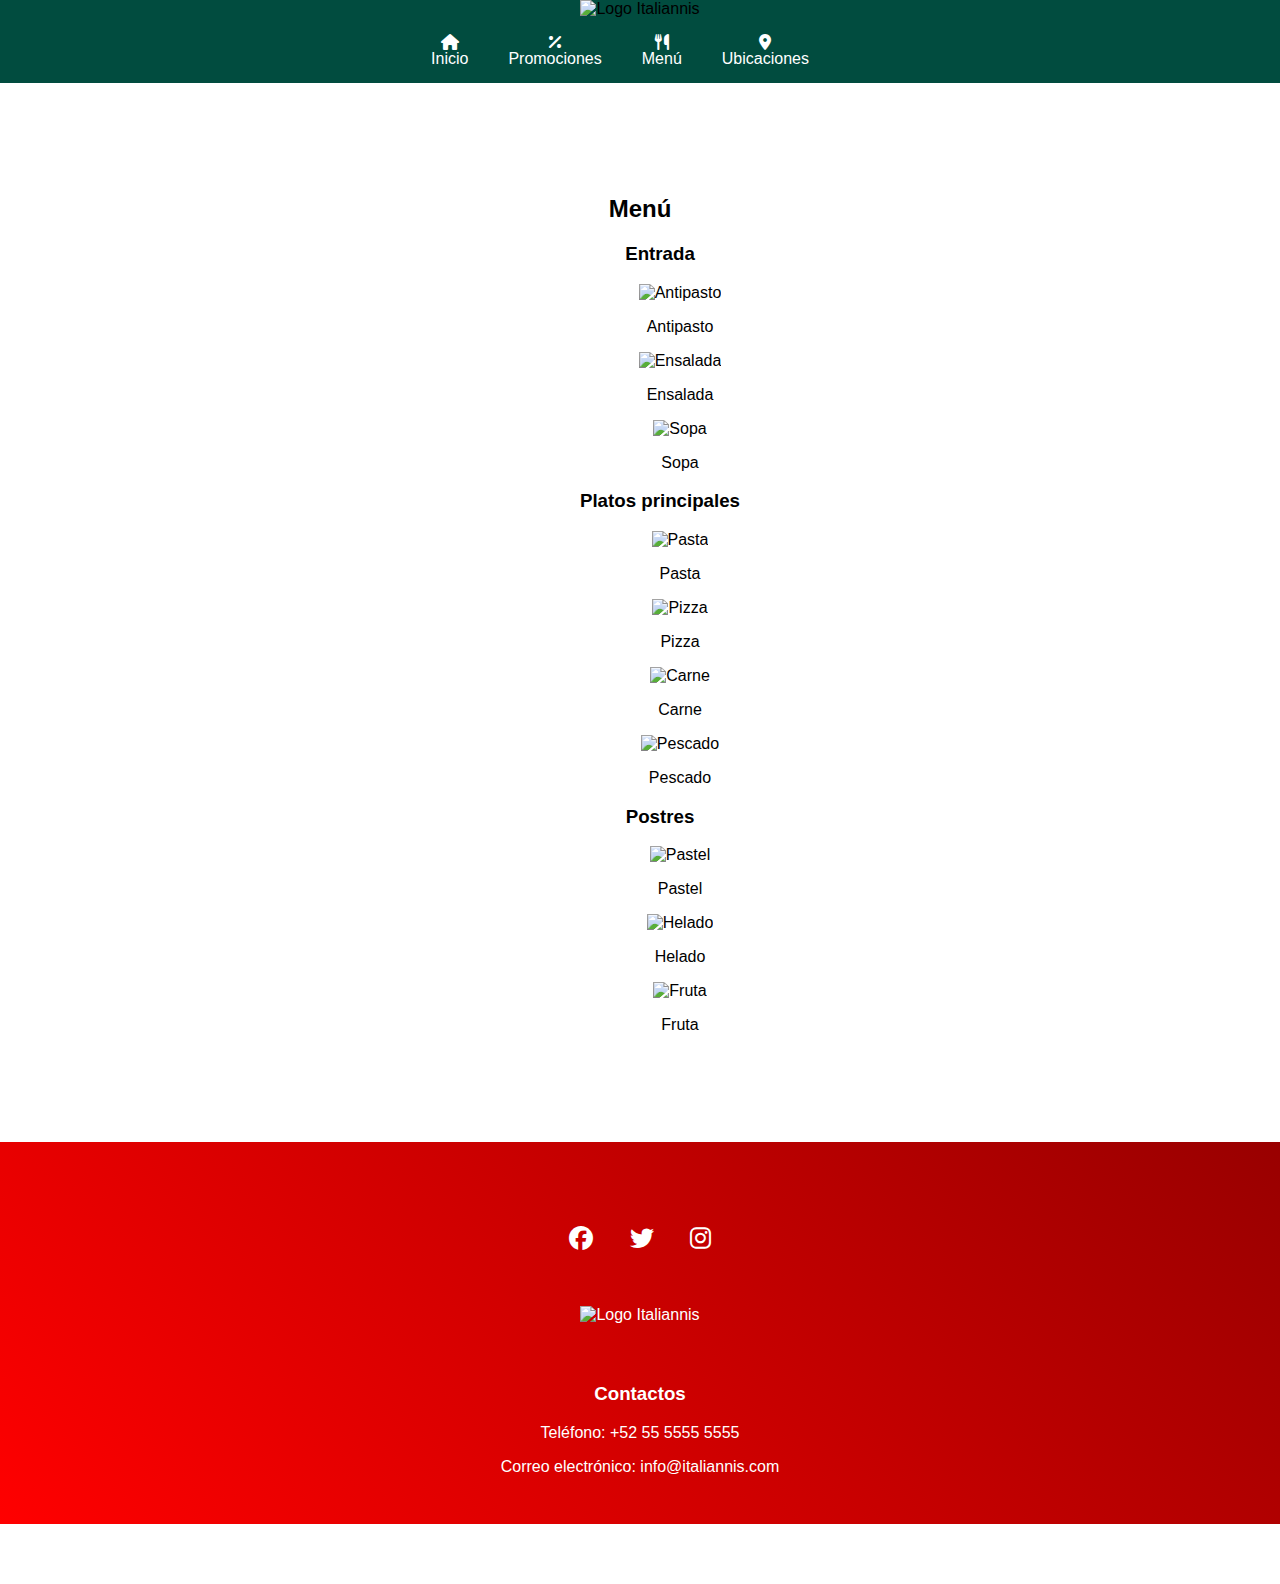
==== html/menu.html @ 0341e0ae "Index responsivo con boostrap y cambiando nombre a los programas" ====
<!DOCTYPE html>
<html lang="es">
<head>
  <meta charset="UTF-8">
  <meta name="viewport" content="width=device-width, initial-scale=1.0">
  <title>Italiannis</title>
  <link rel="stylesheet" href="../css/index.css">
  <link rel="stylesheet" href="https://cdnjs.cloudflare.com/ajax/libs/font-awesome/6.4.2/css/all.min.css">
  </head>
<body>
  <header>
    <div class="logo">
      <img src="../imagenes/logo.png" alt="Logo Italiannis">
    </div>
    <nav>
      <ul>
        <li><a href="../html/index.html"><i class="fa-solid fa-house"></i>Inicio</a></li>
        <li><a href="../html/promociones.html"><i class="fa-solid fa-percent"></i> Promociones</a></li>
        <li><a href="../html/menu.html"><i class="fas fa-utensils"></i> Menú</a></li>
        <li><a href="../html/ubicaciones.html"><i class="fas fa-map-marker-alt"></i> Ubicaciones</a></li>
      </ul>
    </nav>
  </header>
  <main>
    <div id="menuPage" class="contenido">
      <h2>Menú</h2>
      <ul>
          <h3>Entrada</h3>
          <ul>
              <img src="../imagenes/antipasto.jpg" alt="Antipasto" width="200" height="150">
              <p>Antipasto</p>
              <img src="../imagenes/ensalada.jpg" alt="Ensalada" width="200" height="150">
              <p>Ensalada</p>
              <img src="../imagenes/sopa.jpg" alt="Sopa" width="200" height="150">
              <p>Sopa</p>
          </ul>
          <h3>Platos principales</h3>
          <ul>
              <img src="images/pasta.jpg" alt="Pasta" width="200" height="150">
              <p>Pasta</p>
              <img src="images/pizza.jpg" alt="Pizza" width="200" height="150">
              <p>Pizza</p>
              <img src="images/carne.jpg" alt="Carne" width="200" height="150">
              <p>Carne</p>
              <img src="images/pescado.jpg" alt="Pescado" width="200" height="150">
              <p>Pescado</p>
          </ul>
          <h3>Postres</h3>
          <ul>
              <img src="images/pastel.jpg" alt="Pastel" width="200" height="150">
              <p>Pastel</p>
              <img src="images/helado.jpg" alt="Helado" width="200" height="150">
              <p>Helado</p>
              <img src="images/fruta.jpg" alt="Fruta" width="200" height="150">
              <p>Fruta</p>
          </ul>
      </ul>
    </div>
  </main>
  <footer>
    <div class="redes">
      <a href="https://www.facebook.com/italiannis/" class="social-link" target="_blank"><i class="fab fa-facebook"></i></a>
      <a href="https://twitter.com/italiannismx" class="social-link" target="_blank"><i class="fab fa-twitter"></i></a>
      <a href="https://www.instagram.com/italiannismexico/" class="social-link" target="_blank"><i class="fab fa-instagram"></i></a>
    </div>  
    <div class="logo_footer">
      <img src="../imagenes/logo-footer.png" alt="Logo Italiannis" width="250" height="80">
    </div>
    <div class="contactos">
        <h3>Contactos</h3>
        <p>Teléfono: +52 55 5555 5555</p>
        <p>Correo electrónico: info@italiannis.com</p>
    </div>
  </footer>
  <script src="../js/boceto.js"></script> <!--Vinculación del archivo JavaScript!-->
</body>
</html>
---- css/index.css ----
/* Define variables para colores y propiedades */
:root {
  --background-color: #fff; /* Fondo con degradado */
  --header-color: #014c3f; /* Color de fondo del encabezado */
  --footer-color: linear-gradient(45deg, #ff0000, #990000); /* Footer con degradado rojo */
  --text-color: #fff; /* Color de texto */
  --font-size: 16px; /* Tamaño de fuente */
}

/* Estilos generales para el cuerpo de la página */
body {
  text-align: center; /* Centra el texto horizontalmente */
  font-family: sans-serif; /* Fuente de texto predeterminada */
  background: var(--background-color); /* Usa el fondo con degradado definido en las variables */
  margin: 0;
  padding: 0;
  font-size: var(--font-size); /* Usa el tamaño de fuente definido en las variables */
}

/* Estilos para el encabezado de la página */
header {
  text-align:center; /* Centra el contenido del encabezado horizontalmente */
  background: var(--header-color); /* Usa el color de fondo del encabezado definido en las variables */
  margin-bottom: 60px; /* Agrega margen en la parte inferior del header */
  transition: background-color 0.3s; /* Aplica una transición al color de fondo */
}
.logo {
  margin-bottom: 1rem; /* Espaciado inferior del logotipo */
}

/* Cambiar el tamaño de los íconos en los elementos <li> */
li a i.fa-solid.fa-percent,
li a i.fas.fa-utensils,
li a i.fas.fa-map-marker-alt, 
li a i.fa-solid.fa-house {
  /*font-size: 30px; /* Cambia el tamaño de los íconos a 24px (ajusta el tamaño según lo necesites) */
  display: block;
}

/* Estilos para la navegación en el encabezado */
nav ul {
  display: flex; /* Usa el modelo de caja flexible para los elementos de lista */
  justify-content: center; /* Centra horizontalmente los elementos de lista */
  list-style: none; /* Quita los estilos de la lista */
  padding: 0;
}

nav ul li {
  margin-right: 20px; /* Espaciado derecho entre elementos de la lista */
}

nav a {
  color: var(--text-color); /* Usa el color de texto definido en las variables */
  text-decoration: none; /* Quita la decoración de subrayado en los enlaces */
  font-size: 1rem; /* Tamaño de fuente de los enlaces */
  transition: color 0.3s; /* Aplica una transición al color del texto */
  margin-bottom: 15px; /* Agrega margen en la parte inferior de la lista */
}

nav a:hover {
  background-color:#cd6363 ; /* Cambia el color de fondo al hacer hover */
  color: #063e30; /* Cambia el color del texto al hacer hover */
}

/* Estilos para el contenido principal */
main {
  padding: 2rem; /* Espaciado interior del contenido principal */
  text-align: center; /* Centra el texto horizontalmente */
}

/* Estilos para el carrusel de imágenes */
.carousel {
  width: 100%; /* Ancho del carrusel al 100% */
  margin: 0 auto; /* Centra el carrusel horizontalmente */
  position: relative; /* Establece la posición relativa para el carrusel */
  max-width: 1200px; /* Ancho máximo del carrusel */
}

/* Estilos para las diapositivas del carrusel */
.slide {
  display: none; /* Oculta las diapositivas por defecto */
  width: 100%; /* Ancho de las diapositivas */
  position: relative; /* Establece la posición relativa para las diapositivas */
}

/* Estilos para las imágenes en las diapositivas */
.slide img {
  width: 100%; /* Ancho de las imágenes al 100% */
  height: auto; /* Altura automática para mantener la proporción */
  box-shadow: 0 0 10px rgba(206, 223, 10, 0.2); /* Agrega una sombra a las imágenes */
}

/* Estilos para la navegación del carrusel */
.carousel-nav {
  position: absolute; /* Establece la posición absoluta para la navegación */
  top: 50%; /* Centra verticalmente la navegación */
  transform: translateY(-50%); /* Alinea la navegación verticalmente */
  width: 100%; /* Ancho del área de navegación */
  text-align: center; /* Centra el texto horizontalmente */
}

/* Estilos para los botones de navegación del carrusel */
.carousel-nav button {
  background:none; /* Color de fondo de los botones */
  border: none; /* Quita los bordes de los botones */
  font-size: 24px; /* Tamaño de fuente de los botones */
  color: #014c3f; /* Color de texto de los botones */
  cursor: pointer; /* Cambia el cursor al pasar por encima */
  position: absolute; /* Establece la posición absoluta para los botones */
  top: 50%; /* Centra verticalmente los botones */
  transform: translateY(-50%); /* Alinea los botones verticalmente */
  transition: background-color 0.3s, transform 0.3s; /* Aplica transiciones de color y posición */
}

.carousel-nav button:hover {
  background: #c9dfd7; /* Cambia el color de fondo al hacer hover */
}

/* Estilos para los botones de navegación previos y siguientes */
#prev-slide {
  left: 10px; /* Posición izquierda del botón anterior */
}

#next-slide {
  right: 10px; /* Posición derecha del botón siguiente */
}

/* Estilos para el pie de página */
footer {
  background: var(--footer-color); /* Usa el color de fondo del encabezado definido en las variables */
  margin-top: 60px; /* Agrega margen en la parte superior del footer */
  margin-bottom: 60px; /* Agrega margen en la parte inferior del footer */
  color: var(--text-color); /* Usa el color de texto definido en las variables */
  transition: background-color 0.3s; /* Aplica una transición al color de fondo */
  padding: 2rem 0; /* Añade relleno superior e inferior */
  text-align: center; /* Centra el texto horizontalmente */
}

/* Estilos para los íconos de redes sociales en el pie de página */
.redes a {
  text-decoration: none; /* Quita la decoración de subrayado en los enlaces */
  padding: 1rem; /* Espaciado interior de los enlaces */
  font-size: 5rem; /* Tamaño de fuente de los enlaces */
  transition: background-color 0.3s, color 0.3s; /* Aplica transiciones a color y posición */
}

.redes a:hover {
  background-color: #03462f; /* Cambia el color de fondo al hacer hover */
  color: #fff; /* Cambia el color del texto al hacer hover */
}

/* Estilos para el logotipo en el pie de página */
.logo_footer {
  padding: 2.5rem; /* Espaciado interior del logotipo */
}

/* Estilos para los íconos de redes sociales en el pie de página */
.social-link i.fab.fa-facebook,
.social-link i.fab.fa-twitter,
.social-link i.fab.fa-instagram {
  color: #fff; /* Cambia el color de los íconos de redes sociales */
  font-size: 24px; /* Cambia el tamaño de los íconos de redes sociales */
}

/* Estilo para los íconos */
li a {
  display: inline-flex; /* Usar un modelo de caja flexible */
  flex-direction: column; /* Dirección de los elementos en fila */
  align-items: center; /* Centrar verticalmente los elementos */
  text-decoration: none; /* Quitar decoración de enlace (subrayado) */
  margin-right: 20px; /* Espacio entre elementos */
}

/* Estilo para los íconos de FontAwesome */
li a i {
  margin-right: center; /* Sin espacio entre el ícono y el texto */
}
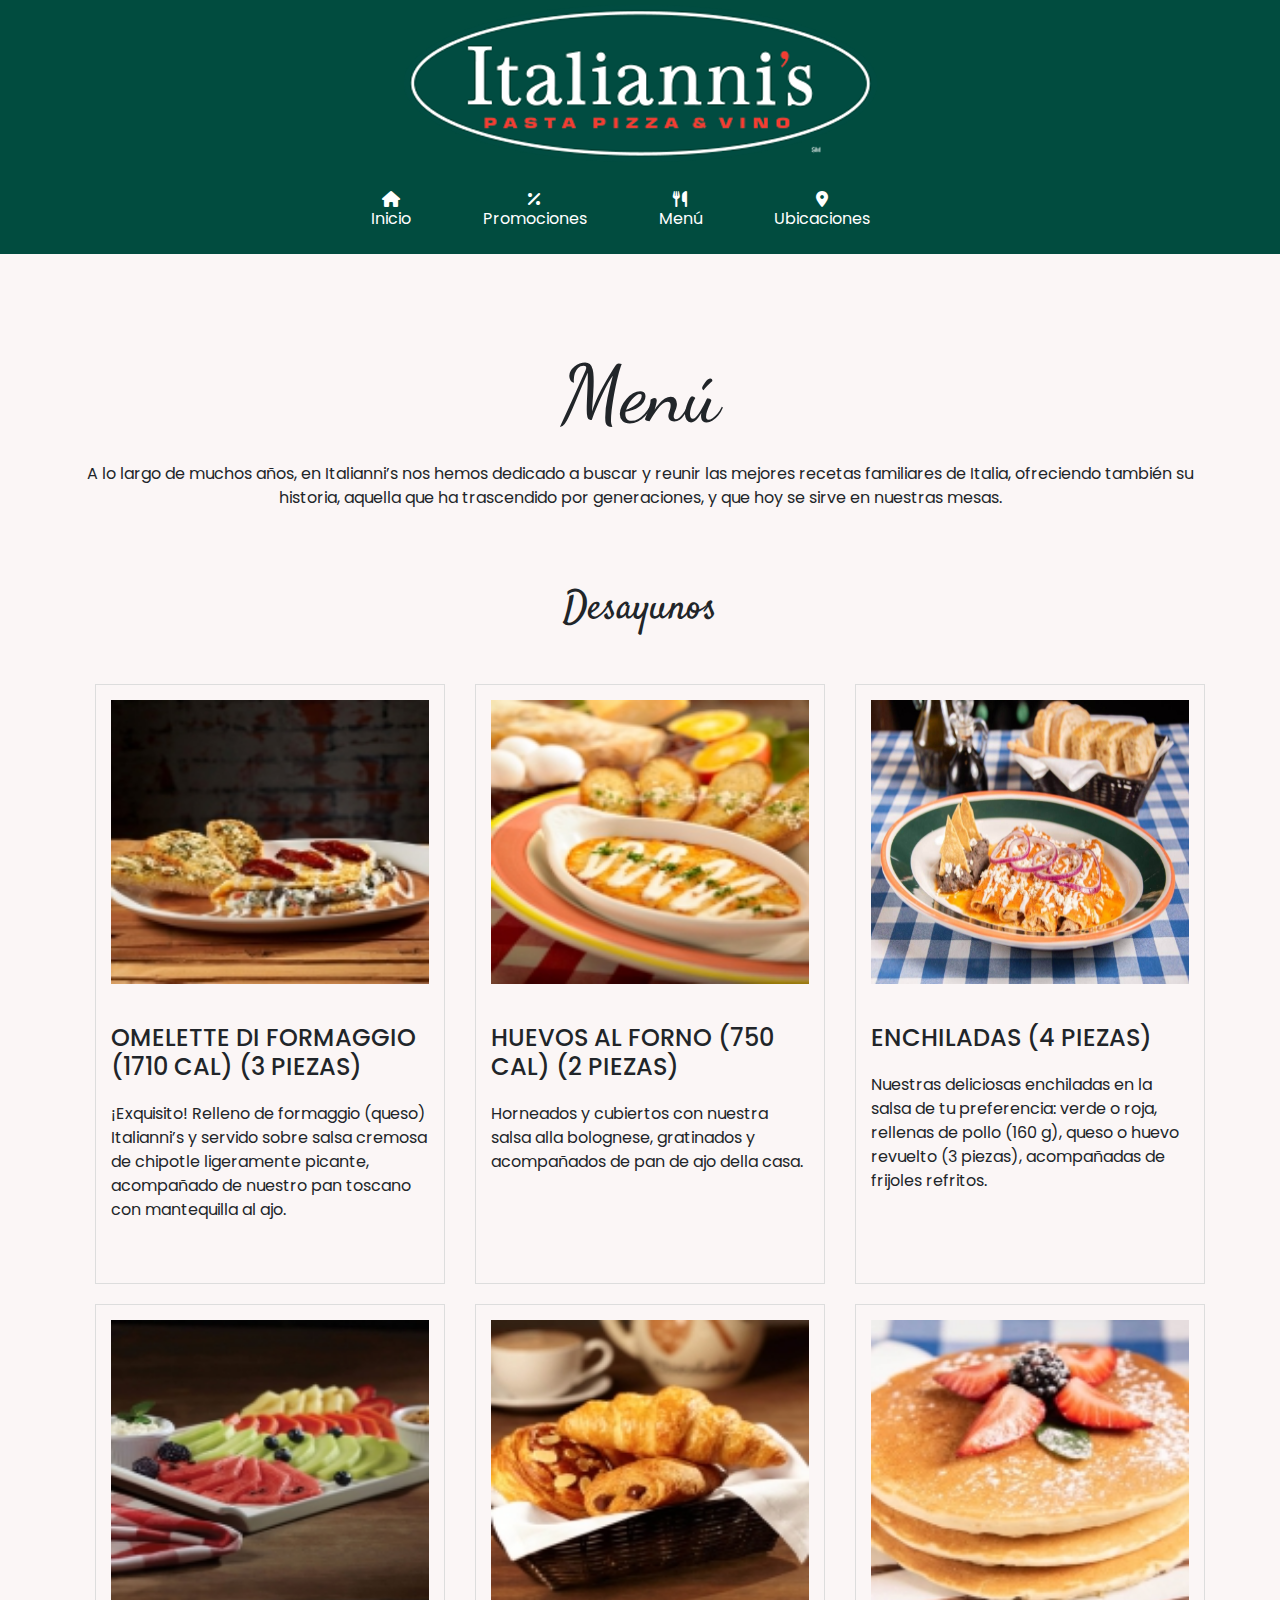
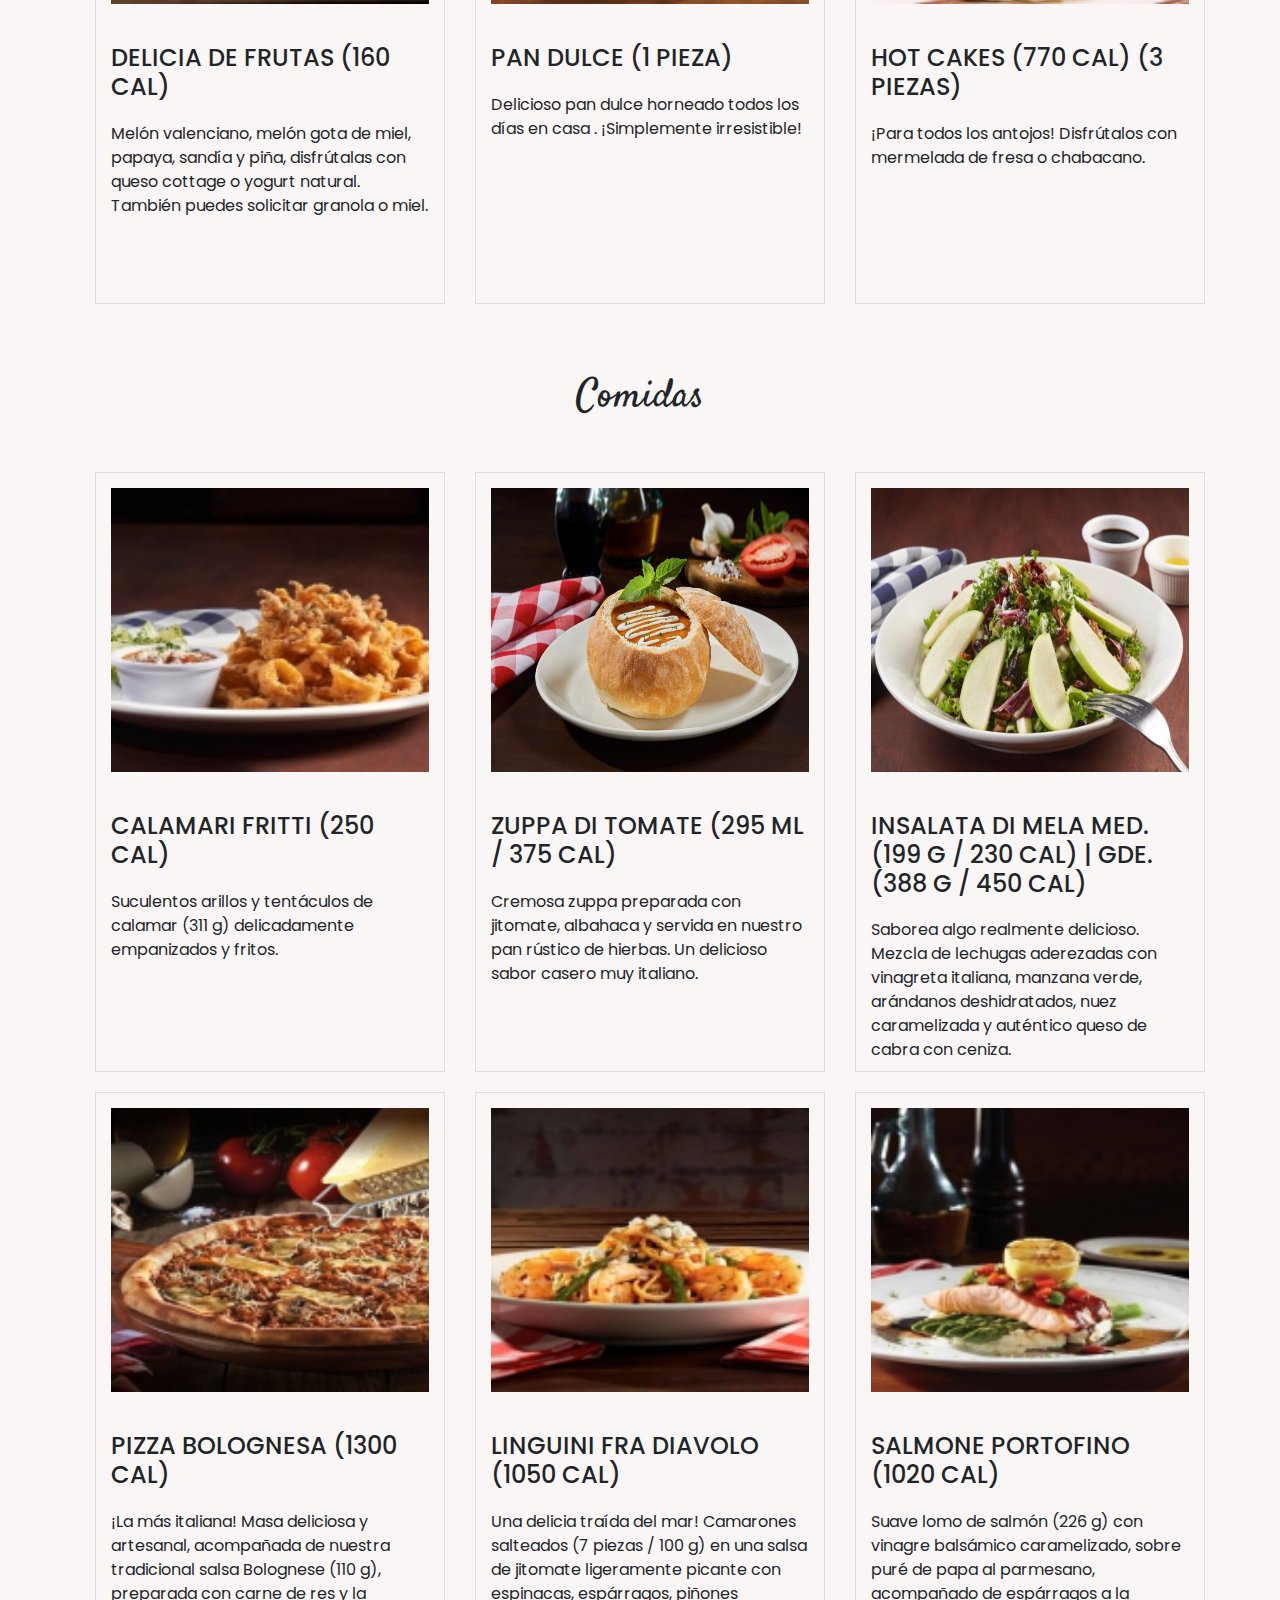
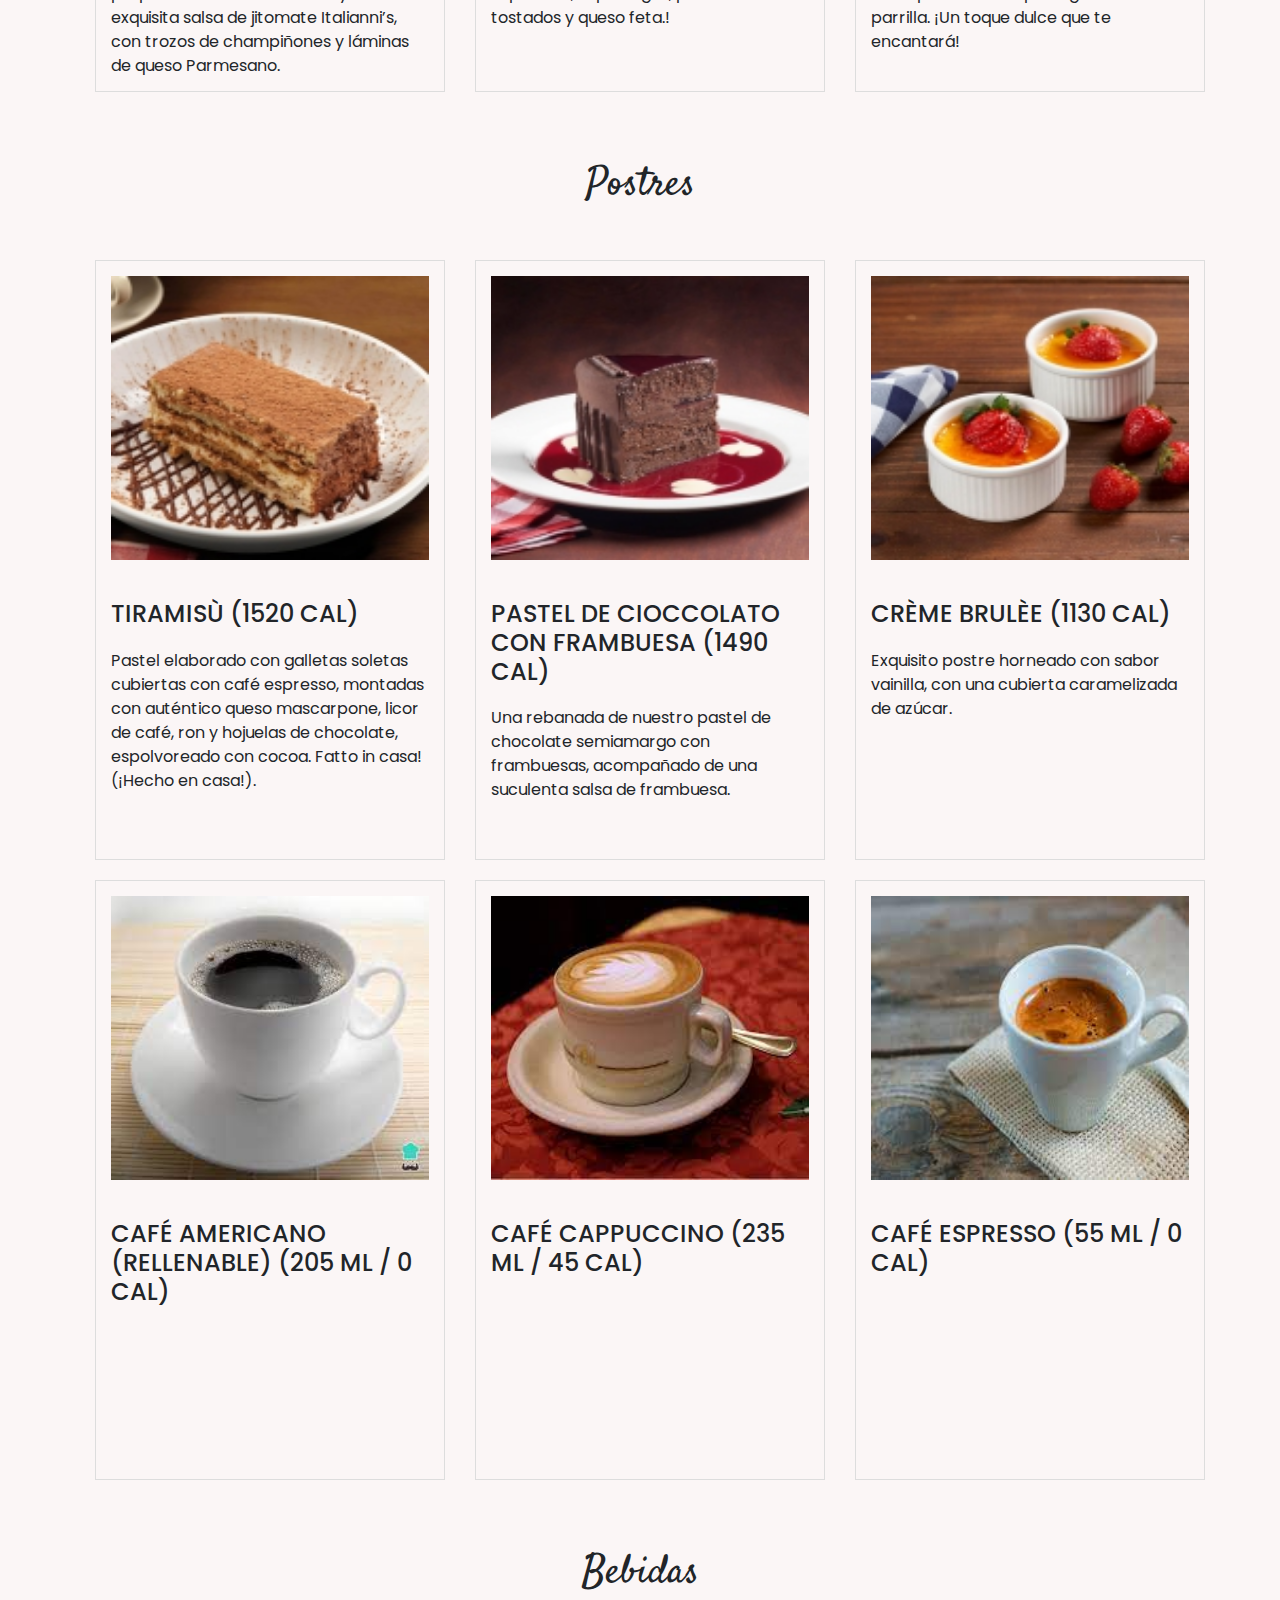
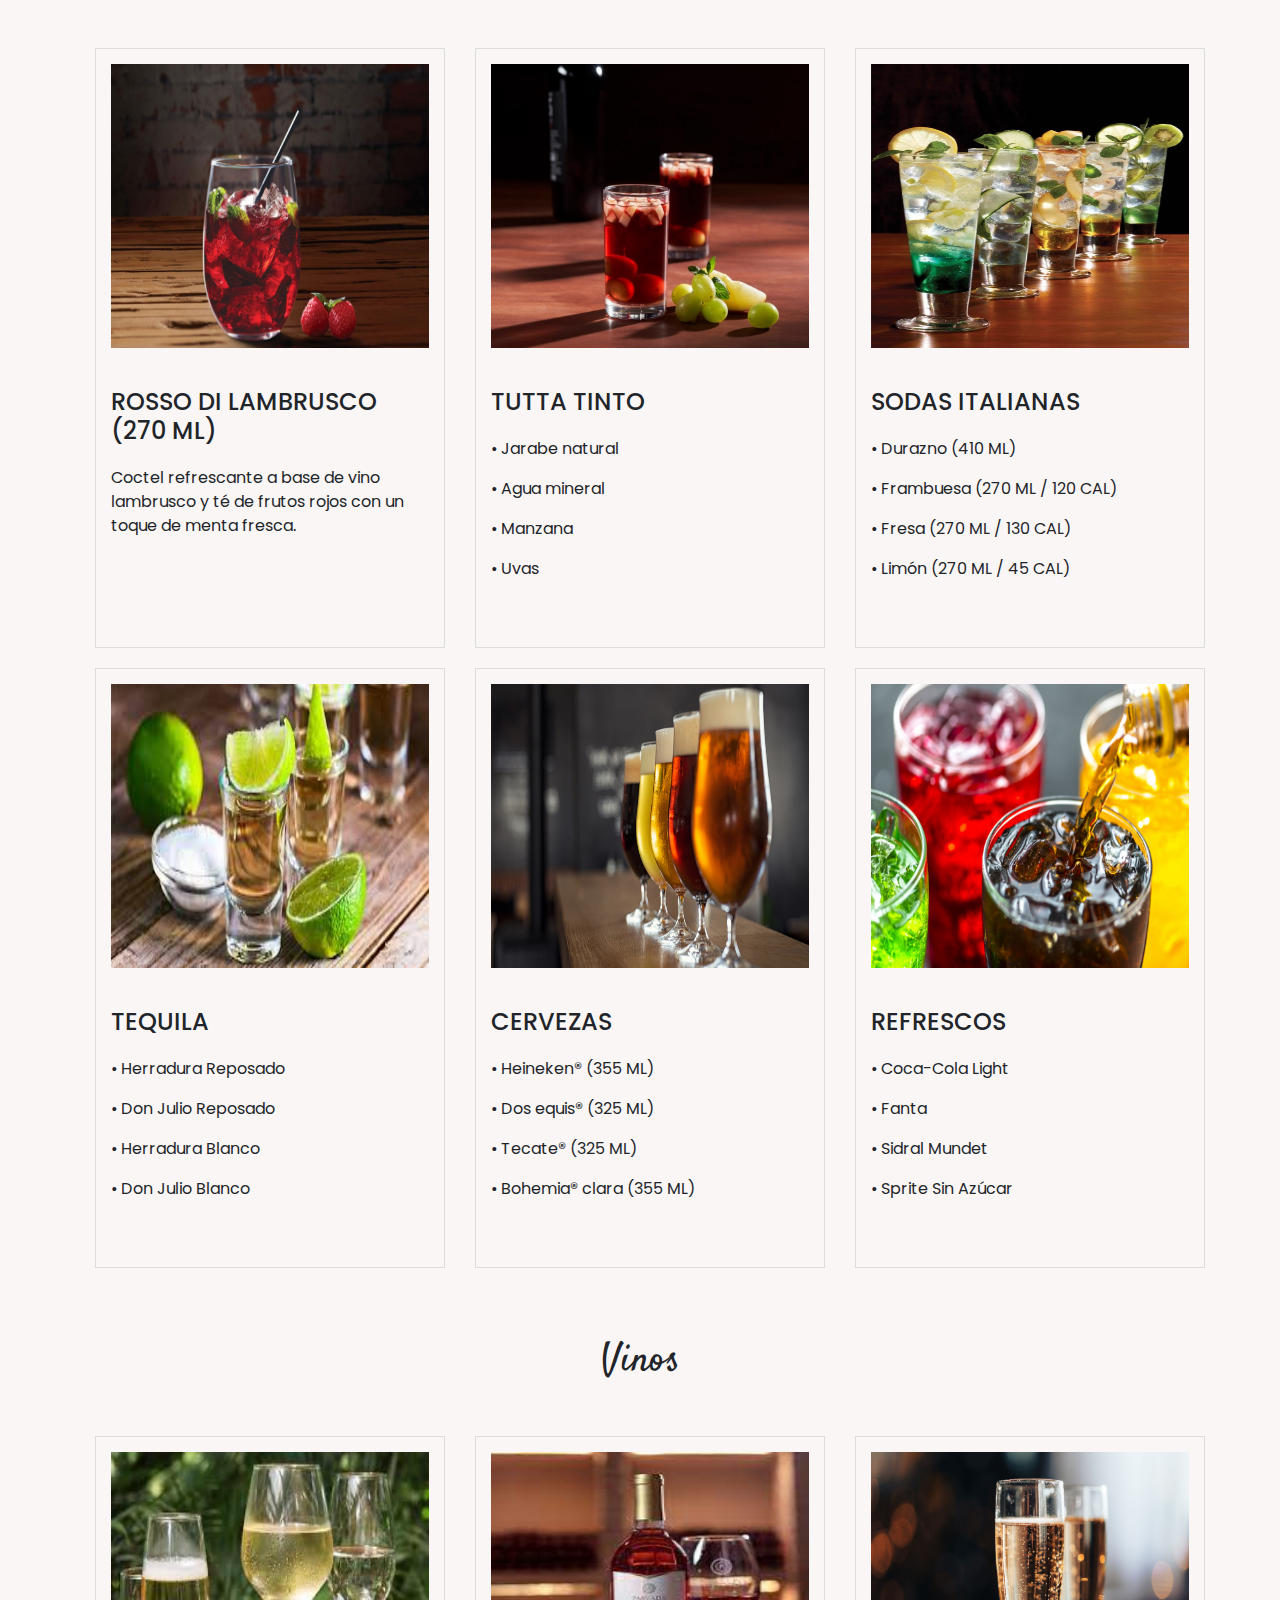
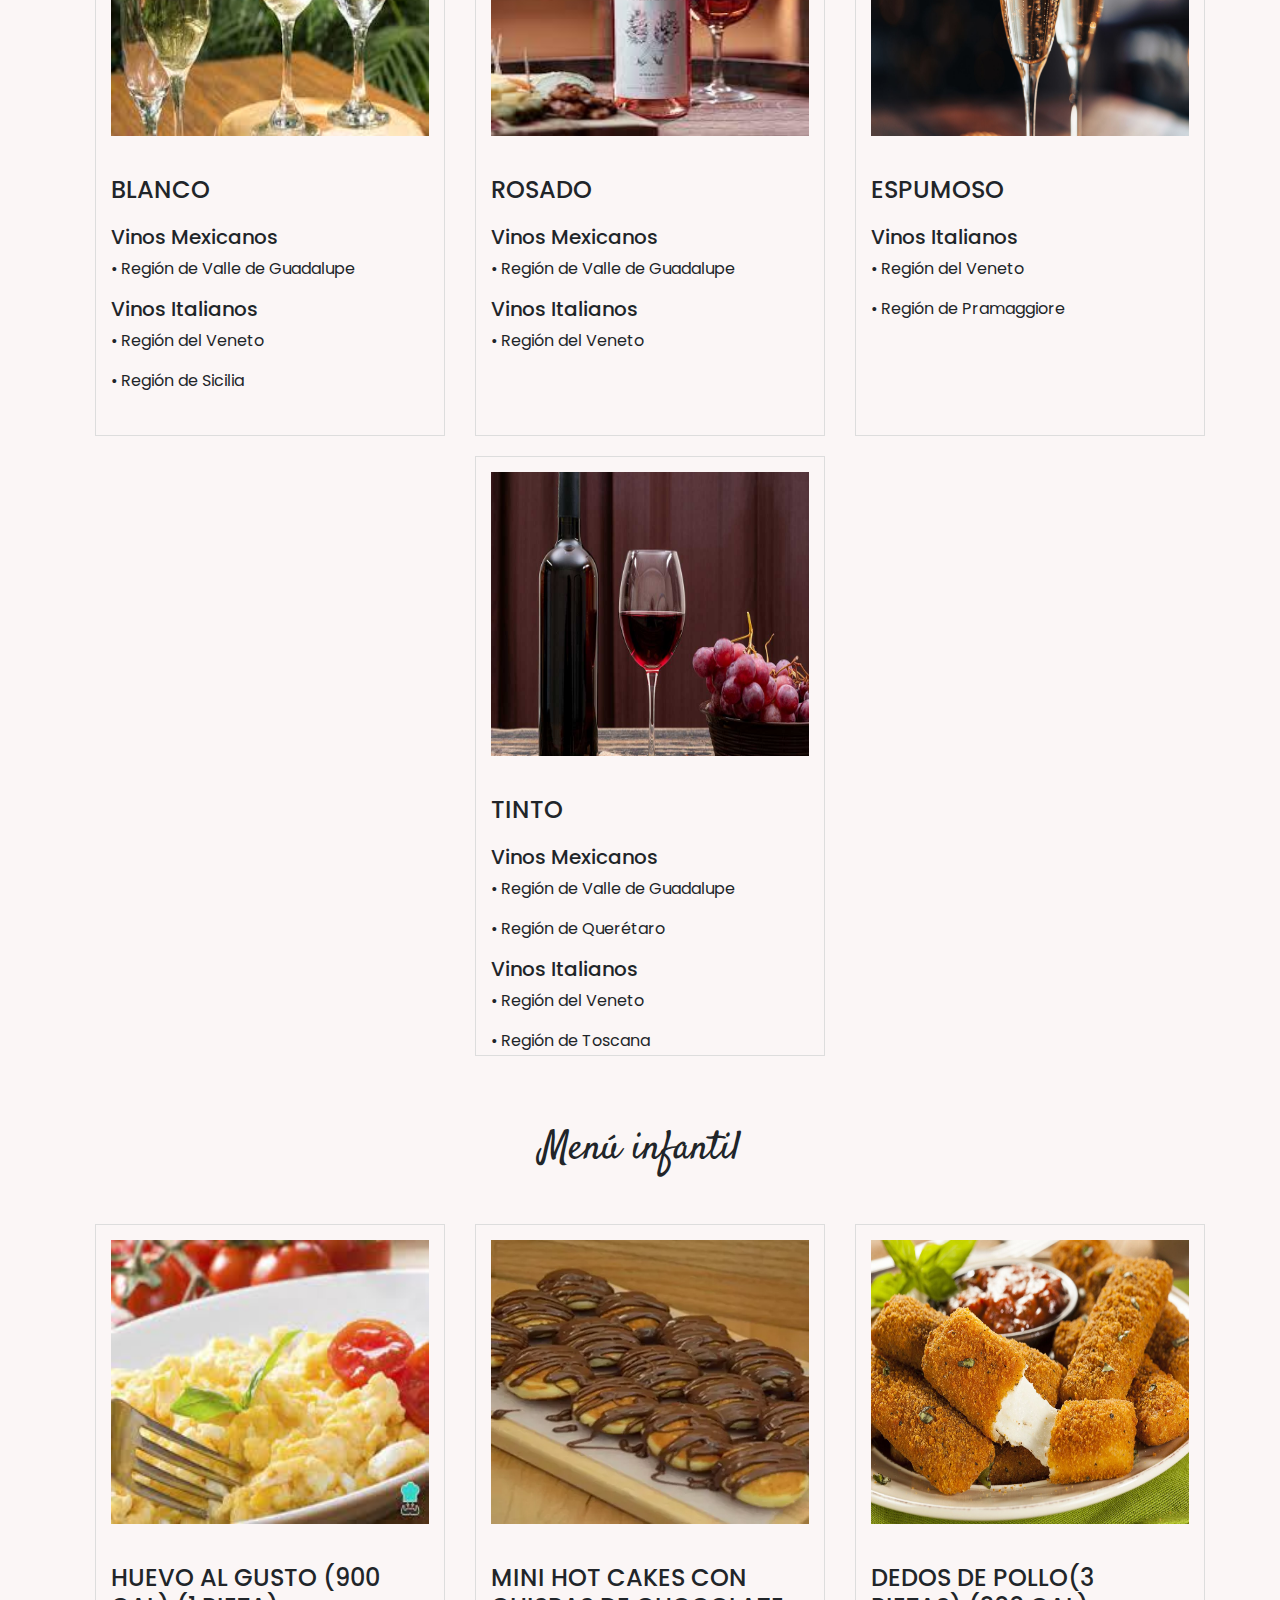
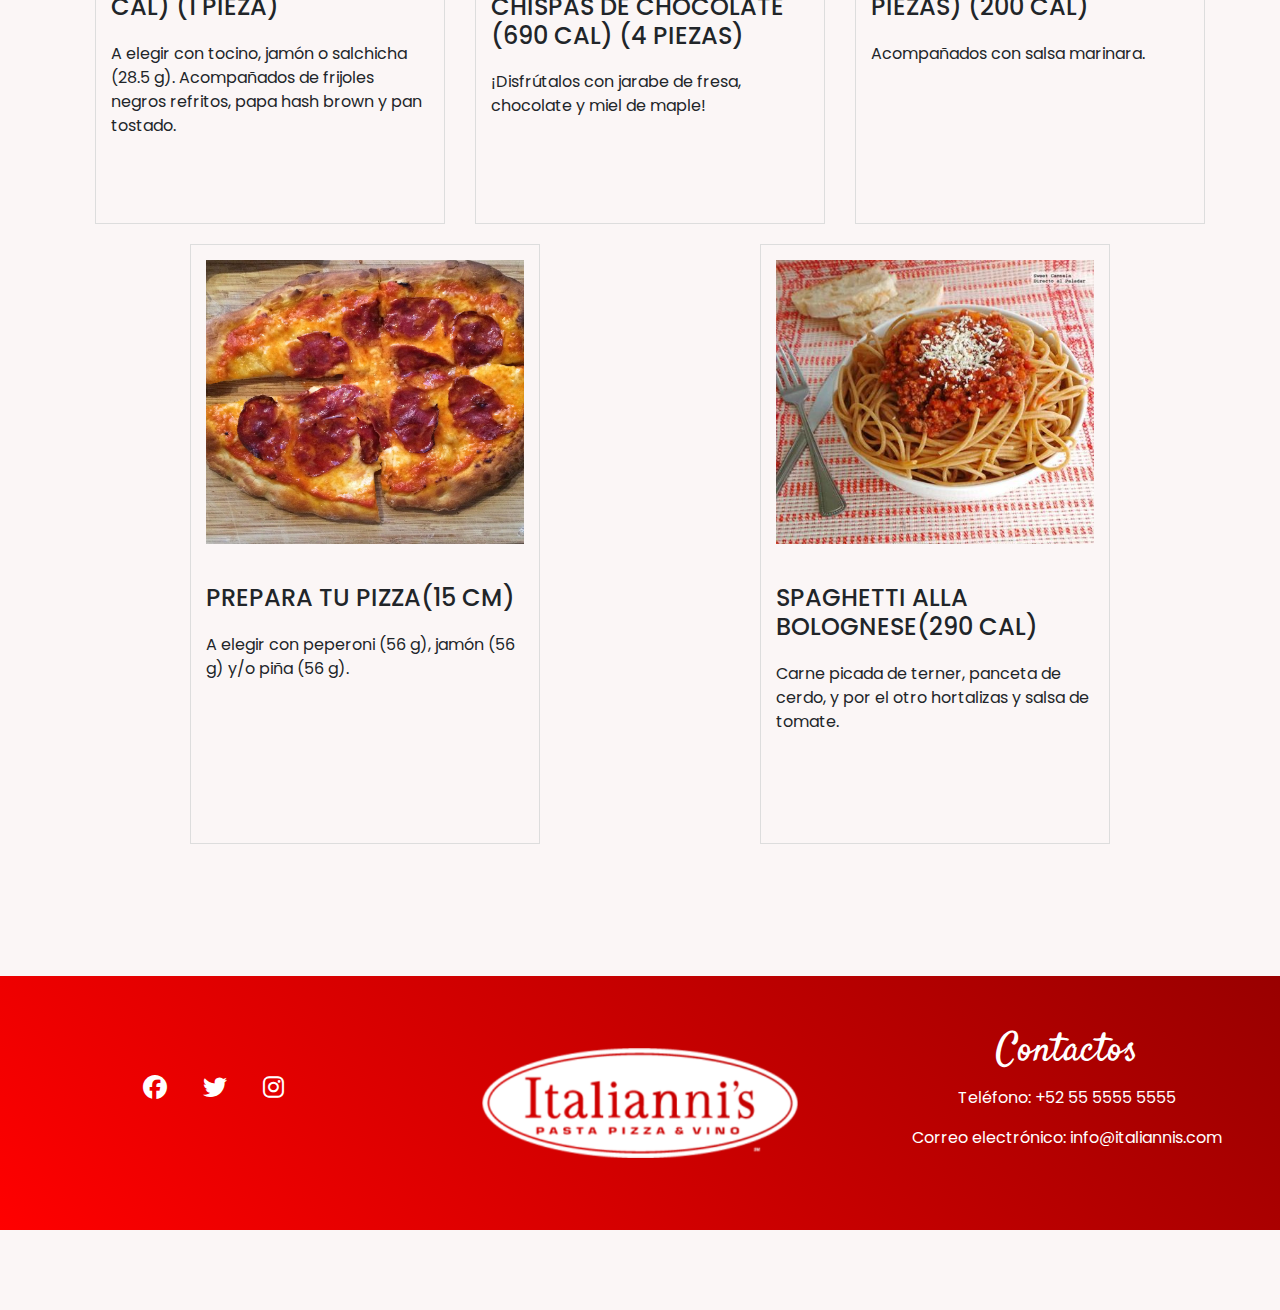
==== commit 989fbfbe: "Ya todo corregido, solo falta base de datos" ====
--- a/html/menu.html
+++ b/html/menu.html
@@ -1,77 +1,403 @@
 <!DOCTYPE html>
 <html lang="es">
+
 <head>
   <meta charset="UTF-8">
   <meta name="viewport" content="width=device-width, initial-scale=1.0">
   <title>Italiannis</title>
+  <!-- Enlaces a los archivos CSS de Bootstrap y otros estilos -->
+  <link rel="stylesheet" href="https://stackpath.bootstrapcdn.com/bootstrap/4.3.1/css/bootstrap.min.css">
   <link rel="stylesheet" href="../css/index.css">
+  <link rel="stylesheet" href="../css/menu.css">
   <link rel="stylesheet" href="https://cdnjs.cloudflare.com/ajax/libs/font-awesome/6.4.2/css/all.min.css">
-  </head>
+</head>
+
 <body>
-  <header>
-    <div class="logo">
-      <img src="../imagenes/logo.png" alt="Logo Italiannis">
+  <header class="container-fluid">
+    <div class="row">
+      <div class="col-12 text-center">
+        <div class="logo">
+          <img src="../imagenes/index/logo.png" alt="Logo Italiannis" class="img-fluid">
+        </div>
+      </div>
+      <div class="col-12">
+        <nav class="text-center">
+          <ul class="nav">
+            <li class="nav-item"><a class="nav-link" href="../html/index.html"><i class="fa-solid fa-house"></i>
+                Inicio</a></li>
+            <li class="nav-item"><a class="nav-link" href="../html/promociones.html"><i class="fa-solid fa-percent"></i>
+                Promociones</a></li>
+            <li class="nav-item"><a class="nav-link" href="../html/menu.html"><i class="fas fa-utensils"></i> Menú</a>
+            </li>
+            <li class="nav-item"><a class="nav-link" href="../html/ubicaciones.html"><i
+                  class="fas fa-map-marker-alt"></i> Ubicaciones</a></li>
+          </ul>
+        </nav>
+      </div>
     </div>
-    <nav>
-      <ul>
-        <li><a href="../html/index.html"><i class="fa-solid fa-house"></i>Inicio</a></li>
-        <li><a href="../html/promociones.html"><i class="fa-solid fa-percent"></i> Promociones</a></li>
-        <li><a href="../html/menu.html"><i class="fas fa-utensils"></i> Menú</a></li>
-        <li><a href="../html/ubicaciones.html"><i class="fas fa-map-marker-alt"></i> Ubicaciones</a></li>
-      </ul>
-    </nav>
   </header>
-  <main>
-    <div id="menuPage" class="contenido">
-      <h2>Menú</h2>
-      <ul>
-          <h3>Entrada</h3>
-          <ul>
-              <img src="../imagenes/antipasto.jpg" alt="Antipasto" width="200" height="150">
-              <p>Antipasto</p>
-              <img src="../imagenes/ensalada.jpg" alt="Ensalada" width="200" height="150">
-              <p>Ensalada</p>
-              <img src="../imagenes/sopa.jpg" alt="Sopa" width="200" height="150">
-              <p>Sopa</p>
-          </ul>
-          <h3>Platos principales</h3>
-          <ul>
-              <img src="images/pasta.jpg" alt="Pasta" width="200" height="150">
-              <p>Pasta</p>
-              <img src="images/pizza.jpg" alt="Pizza" width="200" height="150">
-              <p>Pizza</p>
-              <img src="images/carne.jpg" alt="Carne" width="200" height="150">
-              <p>Carne</p>
-              <img src="images/pescado.jpg" alt="Pescado" width="200" height="150">
-              <p>Pescado</p>
-          </ul>
-          <h3>Postres</h3>
-          <ul>
-              <img src="images/pastel.jpg" alt="Pastel" width="200" height="150">
-              <p>Pastel</p>
-              <img src="images/helado.jpg" alt="Helado" width="200" height="150">
-              <p>Helado</p>
-              <img src="images/fruta.jpg" alt="Fruta" width="200" height="150">
-              <p>Fruta</p>
-          </ul>
-      </ul>
+  <main class="container">
+    <h2 class="text-center">Menú</h2>
+    <p>A lo largo de muchos años, en Italianni’s nos hemos dedicado a buscar y reunir las mejores recetas familiares de
+      Italia, ofreciendo también su historia, aquella que ha trascendido por generaciones, y que hoy se sirve en
+      nuestras mesas.
+    </p>
+    <div id="menuPage" class="row">
+      <div class="col-12">
+        <h3 id="h3-desayunos">Desayunos</h3>
+        <div class="menu-category row text-center">
+          <div class="col-lg-4 col-md-6 mx-auto">
+            <div class="menu">
+              <img src="../imagenes/menu/desayunos/omelette-di-formaggio.jpg" alt="Antipasto" class="img-fluid">
+              <h4 style="text-align: left;">OMELETTE DI FORMAGGIO (1710 CAL) (3 PIEZAS)</h4>
+              <p style="text-align: left;">¡Exquisito! Relleno de formaggio (queso) Italianni’s y servido sobre salsa
+                cremosa de chipotle ligeramente picante, acompañado de nuestro pan toscano con mantequilla al ajo.</p>
+            </div>
+          </div>
+          <div class="col-lg-4 col-md-6 mx-auto">
+            <div class="menu">
+              <img src="../imagenes/menu/desayunos/huevos_al_forno_.jpg" alt="Antipasto" class="img-fluid">
+              <h4 style="text-align: left;">HUEVOS AL FORNO (750 CAL) (2 PIEZAS)</h4>
+              <p style="text-align: left;">Horneados y cubiertos con nuestra salsa alla bolognese, gratinados y
+                acompañados de pan de ajo della casa.</p>
+            </div>
+          </div>
+          <div class="col-lg-4 col-md-6 mx-auto">
+            <div class="menu">
+              <img src="../imagenes/menu/desayunos/enchiladas.jpg" alt="Antipasto" class="img-fluid">
+              <h4 style="text-align: left;">ENCHILADAS (4 PIEZAS)</h4>
+              <p style="text-align: left;">Nuestras deliciosas enchiladas en la salsa de tu preferencia: verde o roja,
+                rellenas de pollo (160 g), queso o huevo revuelto (3 piezas), acompañadas de frijoles refritos.</p>
+            </div>
+          </div>
+          <div class="col-lg-4 col-md-6 mx-auto">
+            <div class="menu">
+              <img src="../imagenes/menu/desayunos/delicia_de_frutas.jpg" alt="Antipasto" class="img-fluid">
+              <h4 style="text-align: left;">DELICIA DE FRUTAS (160 CAL)</h4>
+              <p style="text-align: left;">Melón valenciano, melón gota de miel, papaya, sandía y piña, disfrútalas con
+                queso cottage o yogurt natural. También puedes solicitar granola o miel.</p>
+            </div>
+          </div>
+          <div class="col-lg-4 col-md-6 mx-auto">
+            <div class="menu">
+              <img src="../imagenes/menu/desayunos/pan_dulce.jpg" alt="Antipasto" class="img-fluid">
+              <h4 style="text-align: left;">PAN DULCE (1 PIEZA)</h4>
+              <p style="text-align: left;">Delicioso pan dulce horneado todos los días en casa . ¡Simplemente
+                irresistible!</p>
+            </div>
+          </div>
+          <div class="col-lg-4 col-md-6 mx-auto">
+            <div class="menu">
+              <img src="../imagenes/menu/desayunos/hot_cakes.jpg" alt="Antipasto" class="img-fluid">
+              <h4 style="text-align: left;">HOT CAKES (770 CAL) (3 PIEZAS)</h4>
+              <p style="text-align: left;">¡Para todos los antojos! Disfrútalos con mermelada de fresa o chabacano.</p>
+            </div>
+          </div>
+        </div>
+      </div>
+      <div class="col-12">
+        <h3 id="h3-comidas"> Comidas</h3>
+        <div class="menu-category row text-center">
+          <div class="col-lg-4 col-md-6 mx-auto">
+            <div class="menu">
+              <img src="../imagenes/menu/comidas/calamari_fritti.jpg" alt="Antipasto" class="img-fluid">
+              <h4 style="text-align: left;">CALAMARI FRITTI (250 CAL)</h4>
+              <p style="text-align: left;">Suculentos arillos y tentáculos de calamar (311 g) delicadamente empanizados
+                y fritos.</p>
+            </div>
+          </div>
+          <div class="col-lg-4 col-md-6 mx-auto">
+            <div class="menu">
+              <img src="../imagenes/menu/comidas/zuppa_di_tomate.jpg" alt="Antipasto" class="img-fluid">
+              <h4 style="text-align: left;">ZUPPA DI TOMATE (295 ML / 375 CAL)</h4>
+              <p style="text-align: left;">Cremosa zuppa preparada con jitomate, albahaca y servida en nuestro pan
+                rústico de hierbas. Un delicioso sabor casero muy italiano.</p>
+            </div>
+          </div>
+          <div class="col-lg-4 col-md-6 mx-auto">
+            <div class="menu">
+              <img src="../imagenes/menu/comidas/insalata_di_mela.jpg" alt="Antipasto" class="img-fluid">
+              <h4 style="text-align: left;">INSALATA DI MELA MED. (199 G / 230 CAL) | GDE. (388 G / 450 CAL)</h4>
+              <p style="text-align: left;">Saborea algo realmente delicioso. Mezcla de lechugas aderezadas con vinagreta
+                italiana, manzana verde, arándanos deshidratados, nuez caramelizada y auténtico queso de cabra con
+                ceniza.</p>
+            </div>
+          </div>
+          <div class="col-lg-4 col-md-6 mx-auto">
+            <div class="menu">
+              <img src="../imagenes/menu/comidas/bolognesa.jpg" alt="Antipasto" class="img-fluid">
+              <h4 style="text-align: left;">PIZZA BOLOGNESA (1300 CAL) </h4>
+              <p style="text-align: left;">¡La más italiana! Masa deliciosa y artesanal, acompañada de nuestra
+                tradicional salsa Bolognese (110 g), preparada con carne de res y la exquisita salsa de jitomate
+                Italianni’s, con trozos de champiñones y láminas
+                de queso Parmesano.</p>
+            </div>
+          </div>
+          <div class="col-lg-4 col-md-6 mx-auto">
+            <div class="menu">
+              <img src="../imagenes/menu/comidas/linguini.jpg" alt="Antipasto" class="img-fluid">
+              <h4 style="text-align: left;">LINGUINI FRA DIAVOLO (1050 CAL) </h4>
+              <p style="text-align: left;">Una delicia traída del mar! Camarones salteados (7 piezas / 100 g) en una
+                salsa de jitomate ligeramente picante con espinacas, espárragos, piñones tostados y queso feta.!</p>
+            </div>
+          </div>
+          <div class="col-lg-4 col-md-6 mx-auto">
+            <div class="menu">
+              <img src="../imagenes/menu/comidas/salmon_portofino.jpg" alt="Antipasto" class="img-fluid">
+              <h4 style="text-align: left;">SALMONE PORTOFINO (1020 CAL) </h4>
+              <p style="text-align: left;">Suave lomo de salmón (226 g) con vinagre balsámico caramelizado, sobre puré
+                de papa al parmesano, acompañado de espárragos a la parrilla. ¡Un toque dulce que te encantará!</p>
+            </div>
+          </div>
+        </div>
+      </div>
+      <div class="col-12">
+        <h3 id="h3-postres">Postres</h3>
+        <div class="menu-category row text-center">
+          <div class="col-lg-4 col-md-6 mx-auto">
+            <div class="menu">
+              <img src="../imagenes/menu/postres/tiramisu.jpg" alt="Antipasto" class="img-fluid">
+              <h4 style="text-align: left;">TIRAMISÙ (1520 CAL) </h4>
+              <p style="text-align: left;">Pastel elaborado con galletas soletas cubiertas con café espresso, montadas
+                con auténtico queso mascarpone, licor de café, ron y hojuelas de chocolate, espolvoreado con cocoa.
+                Fatto in casa! (¡Hecho en casa!).</p>
+            </div>
+          </div>
+          <div class="col-lg-4 col-md-6 mx-auto">
+            <div class="menu">
+              <img src="../imagenes/menu/postres/pastel-cioccolato-con-frambuesa.jpg" alt="Antipasto" class="img-fluid">
+              <h4 style="text-align: left;">PASTEL DE CIOCCOLATO CON FRAMBUESA (1490 CAL) </h4>
+              <p style="text-align: left;">Una rebanada de nuestro pastel de chocolate semiamargo con frambuesas,
+                acompañado de una suculenta salsa de frambuesa.</p>
+            </div>
+          </div>
+          <div class="col-lg-4 col-md-6 mx-auto">
+            <div class="menu">
+              <img src="../imagenes/menu/postres/creme_brulee.jpg" alt="Antipasto" class="img-fluid">
+              <h4 style="text-align: left;">CRÈME BRULÈE (1130 CAL) </h4>
+              <p style="text-align: left;">Exquisito postre horneado con sabor vainilla, con una cubierta caramelizada
+                de azúcar.</p>
+            </div>
+          </div>
+          <div class="col-lg-4 col-md-6 mx-auto">
+            <div class="menu">
+              <img src="../imagenes/menu/postres/cafe_americano.jpeg" alt="Antipasto" class="img-fluid">
+              <h4 style="text-align: left;">CAFÉ AMERICANO (RELLENABLE) (205 ML / 0 CAL) </h4>
+              <!--<p style="text-align: left;">¡La más italiana! Masa deliciosa y artesanal, acompañada de nuestra
+                tradicional salsa Bolognese (110 g), preparada con carne de res y la exquisita salsa de jitomate
+                Italianni’s, con trozos de champiñones y láminas
+                de queso Parmesano.</p>-->
+            </div>
+          </div>
+          <div class="col-lg-4 col-md-6 mx-auto">
+            <div class="menu">
+              <img src="../imagenes/menu/postres/cafe_capuccino.jpeg" alt="Antipasto" class="img-fluid">
+              <h4 style="text-align: left;">CAFÉ CAPPUCCINO (235 ML / 45 CAL) </h4>
+              <!--<p style="text-align: left;">Una delicia traída del mar! Camarones salteados (7 piezas / 100 g) en una
+                salsa de jitomate ligeramente picante con espinacas, espárragos, piñones tostados y queso feta.!</p>-->
+            </div>
+          </div>
+          <div class="col-lg-4 col-md-6 mx-auto">
+            <div class="menu">
+              <img src="../imagenes/menu/postres/cafe_espresso.jpeg" alt="Antipasto" class="img-fluid">
+              <h4 style="text-align: left;">CAFÉ ESPRESSO (55 ML / 0 CAL) </h4>
+              <!--<p style="text-align: left;">Suave lomo de salmón (226 g) con vinagre balsámico caramelizado, sobre puré
+                de papa al parmesano, acompañado de espárragos a la parrilla. ¡Un toque dulce que te encantará!</p>-->
+            </div>
+          </div>
+        </div>
+      </div>
+      <div class="col-12">
+        <h3 id="h3-bebidas">Bebidas</h3>
+        <div class="menu-category row text-center">
+          <div class="col-lg-4 col-md-6 mx-auto">
+            <div class="menu">
+              <img src="../imagenes/menu/bebidas/rosso_lambrusco.jpg" alt="Antipasto" class="img-fluid">
+              <h4 style="text-align: left;">ROSSO DI LAMBRUSCO (270 ML) </h4>
+              <p style="text-align: left;">Coctel refrescante a base de vino lambrusco y té de frutos rojos con un toque
+                de menta fresca.
+              </p>
+            </div>
+          </div>
+          <div class="col-lg-4 col-md-6 mx-auto">
+            <div class="menu">
+              <img src="../imagenes/menu/bebidas/tutta_frutta.jpg" alt="Antipasto" class="img-fluid">
+              <h4 style="text-align: left;">TUTTA TINTO </h4>
+              <p style="text-align: left;">• Jarabe natural</p>
+              <p style="text-align: left;">• Agua mineral</p>
+              <p style="text-align: left;">• Manzana</p>
+              <p style="text-align: left;">• Uvas</p>
+            </div>
+          </div>
+          <div class="col-lg-4 col-md-6 mx-auto">
+            <div class="menu">
+              <img src="../imagenes/menu/bebidas/sodas.jpg" alt="Antipasto" class="img-fluid">
+              <h4 style="text-align: left;">SODAS ITALIANAS </h4>
+              <p style="text-align: left;">• Durazno (410 ML) </p>
+              <p style="text-align: left;">• Frambuesa (270 ML / 120 CAL) </p>
+              <p style="text-align: left;">• Fresa (270 ML / 130 CAL) </p>
+              <p style="text-align: left;">• Limón (270 ML / 45 CAL) </p>
+            </div>
+          </div>
+          <div class="col-lg-4 col-md-6 mx-auto">
+            <div class="menu">
+              <img src="../imagenes/menu/bebidas/tequila.jpeg" alt="Antipasto" class="img-fluid">
+              <h4 style="text-align: left;">TEQUILA </h4>
+              <p style="text-align: left;">• Herradura Reposado </p>
+              <p style="text-align: left;">• Don Julio Reposado </p>
+              <p style="text-align: left;">• Herradura Blanco </p>
+              <p style="text-align: left;">• Don Julio Blanco </p>
+            </div>
+          </div>
+          <div class="col-lg-4 col-md-6 mx-auto">
+            <div class="menu">
+              <img src="../imagenes/menu/bebidas/cervezas.jpg" alt="Antipasto" class="img-fluid">
+              <h4 style="text-align: left;">CERVEZAS </h4>
+              <p style="text-align: left;">• Heineken® (355 ML) </p>
+              <p style="text-align: left;">• Dos equis® (325 ML) </p>
+              <p style="text-align: left;">• Tecate® (325 ML) </p>
+              <p style="text-align: left;">• Bohemia® clara (355 ML) </p>
+            </div>
+          </div>
+          <div class="col-lg-4 col-md-6 mx-auto">
+            <div class="menu">
+              <img src="../imagenes/menu/bebidas/refrescos.jpg" alt="Antipasto" class="img-fluid">
+              <h4 style="text-align: left;">REFRESCOS </h4>
+              <p style="text-align: left;">• Coca-Cola Light </p>
+              <p style="text-align: left;">• Fanta </p>
+              <p style="text-align: left;">• Sidral Mundet </p>
+              <p style="text-align: left;">• Sprite Sin Azúcar </p>
+            </div>
+          </div>
+        </div>
+      </div>
+      <div class="col-12">
+        <h3 id="h3-vinos">Vinos</h3>
+        <div class="menu-category row text-center">
+          <div class="col-lg-4 col-md-6 mx-auto">
+            <div class="menu">
+              <img src="../imagenes/menu/vinos/vino_blanco.jpeg" alt="Antipasto" class="img-fluid">
+              <h4 style="text-align: left;">BLANCO </h4>
+              <h5 style="text-align: left;">Vinos Mexicanos </h5>
+              <p style="text-align: left;">• Región de Valle de Guadalupe </p>
+              <h5 style="text-align: left;">Vinos Italianos </h5>
+              <p style="text-align: left;">• Región del Veneto</p>
+              <p style="text-align: left;">• Región de Sicilia</p>
+            </div>
+          </div>
+          <div class="col-lg-4 col-md-6 mx-auto">
+            <div class="menu">
+              <img src="../imagenes/menu/vinos/vino_rosado.jpeg" alt="Antipasto" class="img-fluid">
+              <h4 style="text-align: left;">ROSADO </h4>
+              <h5 style="text-align: left;">Vinos Mexicanos </h5>
+              <p style="text-align: left;">• Región de Valle de Guadalupe </p>
+              <h5 style="text-align: left;">Vinos Italianos </h5>
+              <p style="text-align: left;">• Región del Veneto</p>
+            </div>
+          </div>
+          <div class="col-lg-4 col-md-6 mx-auto">
+            <div class="menu">
+              <img src="../imagenes/menu/vinos/vino_espumoso.jpg" alt="Antipasto" class="img-fluid">
+              <h4 style="text-align: left;">ESPUMOSO </h4>
+              <h5 style="text-align: left;">Vinos Italianos </h5>
+              <p style="text-align: left;">• Región del Veneto</p>
+              <p style="text-align: left;">• Región de Pramaggiore</p>
+            </div>
+          </div>
+          <div class="col-lg-4 col-md-6 mx-auto">
+            <div class="menu">
+              <img src="../imagenes/menu/vinos/vino_tinto.jpg" alt="Antipasto" class="img-fluid">
+              <h4 style="text-align: left;">TINTO </h4>
+              <h5 style="text-align: left;">Vinos Mexicanos </h5>
+              <p style="text-align: left;">• Región de Valle de Guadalupe</p>
+              <p style="text-align: left;">• Región de Querétaro</p>
+              <h5 style="text-align: left;">Vinos Italianos </h5>
+              <p style="text-align: left;">• Región del Veneto</p>
+              <p style="text-align: left;">• Región de Toscana</p>
+            </div>
+          </div>
+        </div>
+      </div>
+      <div class="col-12">
+        <h3 id="h3-menuinfantil">Menú infantil</Menu>
+        </h3>
+        <div class="menu-category row text-center">
+          <div class="col-lg-4 col-md-6 mx-auto">
+            <div class="menu">
+              <img src="../imagenes/menu/menu infantil/huevos.jpeg" alt="Antipasto" class="img-fluid">
+              <h4 style="text-align: left;">HUEVO AL GUSTO (900 CAL) (1 PIEZA) </h4>
+              <p style="text-align: left;">A elegir con tocino, jamón o salchicha (28.5 g). Acompañados de frijoles
+                negros refritos, papa hash brown y pan tostado.</p>
+            </div>
+          </div>
+          <div class="col-lg-4 col-md-6 mx-auto">
+            <div class="menu">
+              <img src="../imagenes/menu/menu infantil/mini_hotcakes.jpg" alt="Antipasto" class="img-fluid">
+              <h4 style="text-align: left;">MINI HOT CAKES CON CHISPAS DE CHOCOLATE (690 CAL) (4 PIEZAS)</h4>
+              <p style="text-align: left;">¡Disfrútalos con jarabe de fresa, chocolate y miel de maple!</p>
+            </div>
+          </div>
+          <div class="col-lg-4 col-md-6 mx-auto">
+            <div class="menu">
+              <img src="../imagenes/menu/menu infantil/dedos_queso.jpg" alt="Antipasto" class="img-fluid">
+              <h4 style="text-align: left;">DEDOS DE POLLO(3 PIEZAS) (200 CAL) </h4>
+              <p style="text-align: left;">Acompañados con salsa marinara. </p>
+            </div>
+          </div>
+          <div class="col-lg-4 col-md-6 mx-auto">
+            <div class="menu">
+              <img src="../imagenes/menu/menu infantil/prepara_pizza.jpg" alt="Antipasto" class="img-fluid">
+              <h4 style="text-align: left;">PREPARA TU PIZZA(15 CM) </h4>
+              <p style="text-align: left;">A elegir con peperoni (56 g), jamón (56 g) y/o piña (56 g). </p>
+            </div>
+          </div>
+          <div class="col-lg-4 col-md-6 mx-auto">
+            <div class="menu">
+              <img src="../imagenes/menu/menu infantil/spaghetti.jpg" alt="Antipasto" class="img-fluid">
+              <h4 style="text-align: left;">SPAGHETTI ALLA BOLOGNESE(290 CAL) </h4>
+              <p style="text-align: left;">Carne picada de terner, panceta de cerdo, y por el otro
+                hortalizas y salsa de tomate. </p>
+            </div>
+          </div>
+        </div>
+      </div>
     </div>
   </main>
-  <footer>
-    <div class="redes">
-      <a href="https://www.facebook.com/italiannis/" class="social-link" target="_blank"><i class="fab fa-facebook"></i></a>
-      <a href="https://twitter.com/italiannismx" class="social-link" target="_blank"><i class="fab fa-twitter"></i></a>
-      <a href="https://www.instagram.com/italiannismexico/" class="social-link" target="_blank"><i class="fab fa-instagram"></i></a>
-    </div>  
-    <div class="logo_footer">
-      <img src="../imagenes/logo-footer.png" alt="Logo Italiannis" width="250" height="80">
-    </div>
-    <div class="contactos">
-        <h3>Contactos</h3>
-        <p>Teléfono: +52 55 5555 5555</p>
-        <p>Correo electrónico: info@italiannis.com</p>
+
+
+
+  <footer class="container-fluid">
+    <div class="row">
+      <div class="col-12 col-md-4 text-center">
+        <div class="redes">
+          <a href="https://www.facebook.com/italiannis/" class="social-link" target="_blank"><i
+              class="fab fa-facebook"></i></a>
+          <a href="https://twitter.com/italiannismx" class="social-link" target="_blank"><i
+              class="fab fa-twitter"></i></a>
+          <a href="https://www.instagram.com/italiannismexico/" class="social-link" target="_blank"><i
+              class="fab fa-instagram"></i></a>
+        </div>
+      </div>
+      <div class="col-12 col-md-4 text-center">
+        <div class="logo_footer">
+          <img src="../imagenes/index/logo-footer.png" alt="Logo Italiannis" class="img-fluid">
+        </div>
+      </div>
+      <div class="col-12 col-md-4 text-center">
+        <div class="contactos">
+          <h3 style="text-align: center; display:inline-block; margin-bottom: 10px;">Contactos</h3>
+          <p>Teléfono: +52 55 5555 5555</p>
+          <p>Correo electrónico: info@italiannis.com</p>
+        </div>
+      </div>
     </div>
   </footer>
-  <script src="../js/boceto.js"></script> <!--Vinculación del archivo JavaScript!-->
+
+  <!-- Enlaces a los archivos JS de Bootstrap y otros scripts -->
+  <script src="https://code.jquery.com/jquery-3.3.1.slim.min.js"></script>
+  <script src="https://cdnjs.cloudflare.com/ajax/libs/popper.js/1.14.7/umd/popper.min.js"></script>
+  <script src="https://stackpath.bootstrapcdn.com/bootstrap/4.3.1/js/bootstrap.min.js"></script>
+  <script src="../js/index.js"></script>
 </body>
+
 </html>--- a/css/index.css
+++ b/css/index.css
@@ -1,37 +1,58 @@
 /* Define variables para colores y propiedades */
+@import url('https://fonts.googleapis.com/css2?family=Poppins:wght@100;300;400;500;600;700;800;900&display=swap');
+
 :root {
-  --background-color: #fff; /* Fondo con degradado */
-  --header-color: #014c3f; /* Color de fondo del encabezado */
-  --footer-color: linear-gradient(45deg, #ff0000, #990000); /* Footer con degradado rojo */
-  --text-color: #fff; /* Color de texto */
-  --font-size: 16px; /* Tamaño de fuente */
+  --background-color: #fbf6f6;
+  /* Fondo con degradado */
+  --header-color: #014c3f;
+  /* Color de fondo del encabezado */
+  --footer-color: linear-gradient(45deg, #ff0000, #990000);
+  /* Footer con degradado rojo */
+  --text-color: #fff;
+  /* Color de texto */
+  --font-size: 16px;
+  /* Tamaño de fuente */
 }
 
 /* Estilos generales para el cuerpo de la página */
 body {
-  text-align: center; /* Centra el texto horizontalmente */
-  font-family: sans-serif; /* Fuente de texto predeterminada */
-  background: var(--background-color); /* Usa el fondo con degradado definido en las variables */
+  text-align: center;
+  /* Centra el texto horizontalmente */
+  font-family: poppins;
+  /* Fuente de texto predeterminada */
+  background: var(--background-color);
+  /* Usa el fondo con degradado definido en las variables */
   margin: 0;
   padding: 0;
-  font-size: var(--font-size); /* Usa el tamaño de fuente definido en las variables */
+  font-size: var(--font-size);
+  /* Usa el tamaño de fuente definido en las variables */
+  margin-bottom: 80px;
 }
 
 /* Estilos para el encabezado de la página */
 header {
-  text-align:center; /* Centra el contenido del encabezado horizontalmente */
-  background: var(--header-color); /* Usa el color de fondo del encabezado definido en las variables */
-  margin-bottom: 60px; /* Agrega margen en la parte inferior del header */
-  transition: background-color 0.3s; /* Aplica una transición al color de fondo */
-}
+  text-align: center;
+  /* Centra el contenido del encabezado horizontalmente */
+  background: var(--header-color);
+  /* Usa el color de fondo del encabezado definido en las variables */
+  margin-bottom: 60px;
+  /* Agrega margen en la parte inferior del header */
+  transition: background-color 0.3s;
+  /* Aplica una transición al color de fondo */
+}
+.contactos{
+  margin-top: 20px;
+}
+
 .logo {
-  margin-bottom: 1rem; /* Espaciado inferior del logotipo */
+  margin-bottom: 1rem;
+  /* Espaciado inferior del logotipo */
 }
 
 /* Cambiar el tamaño de los íconos en los elementos <li> */
 li a i.fa-solid.fa-percent,
 li a i.fas.fa-utensils,
-li a i.fas.fa-map-marker-alt, 
+li a i.fas.fa-map-marker-alt,
 li a i.fa-solid.fa-house {
   /*font-size: 30px; /* Cambia el tamaño de los íconos a 24px (ajusta el tamaño según lo necesites) */
   display: block;
@@ -39,139 +60,223 @@
 
 /* Estilos para la navegación en el encabezado */
 nav ul {
-  display: flex; /* Usa el modelo de caja flexible para los elementos de lista */
-  justify-content: center; /* Centra horizontalmente los elementos de lista */
-  list-style: none; /* Quita los estilos de la lista */
+  display: flex;
+  /* Usa el modelo de caja flexible para los elementos de lista */
+  justify-content: center;
+  /* Centra horizontalmente los elementos de lista */
+  list-style: none;
+  /* Quita los estilos de la lista */
   padding: 0;
 }
 
 nav ul li {
-  margin-right: 20px; /* Espaciado derecho entre elementos de la lista */
+  margin-right: 20px;
+  /* Espaciado derecho entre elementos de la lista */
 }
 
 nav a {
-  color: var(--text-color); /* Usa el color de texto definido en las variables */
-  text-decoration: none; /* Quita la decoración de subrayado en los enlaces */
-  font-size: 1rem; /* Tamaño de fuente de los enlaces */
-  transition: color 0.3s; /* Aplica una transición al color del texto */
-  margin-bottom: 15px; /* Agrega margen en la parte inferior de la lista */
+  color: var(--text-color);
+  /* Usa el color de texto definido en las variables */
+  text-decoration: none;
+  /* Quita la decoración de subrayado en los enlaces */
+  font-size: 1rem;
+  /* Tamaño de fuente de los enlaces */
+  transition: color 0.3s;
+  /* Aplica una transición al color del texto */
+  margin-bottom: 15px;
+  /* Agrega margen en la parte inferior de la lista */
 }
 
 nav a:hover {
-  background-color:#cd6363 ; /* Cambia el color de fondo al hacer hover */
-  color: #063e30; /* Cambia el color del texto al hacer hover */
+  background-color: #cd6363;
+  /* Cambia el color de fondo al hacer hover */
+  color: #063e30;
+  /* Cambia el color del texto al hacer hover */
 }
 
 /* Estilos para el contenido principal */
 main {
-  padding: 2rem; /* Espaciado interior del contenido principal */
-  text-align: center; /* Centra el texto horizontalmente */
+  padding: 2rem;
+  /* Espaciado interior del contenido principal */
+  text-align: center;
+  /* Centra el texto horizontalmente */
 }
 
 /* Estilos para el carrusel de imágenes */
 .carousel {
-  width: 100%; /* Ancho del carrusel al 100% */
-  margin: 0 auto; /* Centra el carrusel horizontalmente */
-  position: relative; /* Establece la posición relativa para el carrusel */
-  max-width: 1200px; /* Ancho máximo del carrusel */
+  width: 100%;
+  /* Ancho del carrusel al 100% */
+  margin: 0 auto;
+  /* Centra el carrusel horizontalmente */
+  position: relative;
+  /* Establece la posición relativa para el carrusel */
+  max-width: 1200px;
+  /* Ancho máximo del carrusel */
 }
 
 /* Estilos para las diapositivas del carrusel */
 .slide {
-  display: none; /* Oculta las diapositivas por defecto */
-  width: 100%; /* Ancho de las diapositivas */
-  position: relative; /* Establece la posición relativa para las diapositivas */
+  display: none;
+  /* Oculta las diapositivas por defecto */
+  width: 100%;
+  /* Ancho de las diapositivas */
+  position: relative;
+  /* Establece la posición relativa para las diapositivas */
 }
 
 /* Estilos para las imágenes en las diapositivas */
 .slide img {
-  width: 100%; /* Ancho de las imágenes al 100% */
-  height: auto; /* Altura automática para mantener la proporción */
-  box-shadow: 0 0 10px rgba(206, 223, 10, 0.2); /* Agrega una sombra a las imágenes */
+  width: 100%;
+  /* Ancho de las imágenes al 100% */
+  height: auto;
+  /* Altura automática para mantener la proporción */
+  box-shadow: 0 0 10px rgba(206, 223, 10, 0.2);
+  /* Agrega una sombra a las imágenes */
 }
 
 /* Estilos para la navegación del carrusel */
 .carousel-nav {
-  position: absolute; /* Establece la posición absoluta para la navegación */
-  top: 50%; /* Centra verticalmente la navegación */
-  transform: translateY(-50%); /* Alinea la navegación verticalmente */
-  width: 100%; /* Ancho del área de navegación */
-  text-align: center; /* Centra el texto horizontalmente */
+  position: absolute;
+  /* Establece la posición absoluta para la navegación */
+  top: 50%;
+  /* Centra verticalmente la navegación */
+  transform: translateY(-50%);
+  /* Alinea la navegación verticalmente */
+  width: 100%;
+  /* Ancho del área de navegación */
+  text-align: center;
+  /* Centra el texto horizontalmente */
 }
 
 /* Estilos para los botones de navegación del carrusel */
 .carousel-nav button {
-  background:none; /* Color de fondo de los botones */
-  border: none; /* Quita los bordes de los botones */
-  font-size: 24px; /* Tamaño de fuente de los botones */
-  color: #014c3f; /* Color de texto de los botones */
-  cursor: pointer; /* Cambia el cursor al pasar por encima */
-  position: absolute; /* Establece la posición absoluta para los botones */
-  top: 50%; /* Centra verticalmente los botones */
-  transform: translateY(-50%); /* Alinea los botones verticalmente */
-  transition: background-color 0.3s, transform 0.3s; /* Aplica transiciones de color y posición */
+  background: none;
+  /* Color de fondo de los botones */
+  border: none;
+  /* Quita los bordes de los botones */
+  font-size: 24px;
+  /* Tamaño de fuente de los botones */
+  color: #8fd5ca;
+  /* Color de texto de los botones */
+  cursor: pointer;
+  /* Cambia el cursor al pasar por encima */
+  position: absolute;
+  /* Establece la posición absoluta para los botones */
+  top: 50%;
+  /* Centra verticalmente los botones */
+  transform: translateY(-50%);
+  /* Alinea los botones verticalmente */
+  transition: background-color 0.3s, transform 0.3s;
+  /* Aplica transiciones de color y posición */
 }
 
 .carousel-nav button:hover {
-  background: #c9dfd7; /* Cambia el color de fondo al hacer hover */
+  background: #c9dfd7;
+  /* Cambia el color de fondo al hacer hover */
 }
 
 /* Estilos para los botones de navegación previos y siguientes */
 #prev-slide {
-  left: 10px; /* Posición izquierda del botón anterior */
+  left: 10px;
+  /* Posición izquierda del botón anterior */
 }
 
 #next-slide {
-  right: 10px; /* Posición derecha del botón siguiente */
+  right: 10px;
+  /* Posición derecha del botón siguiente */
 }
 
 /* Estilos para el pie de página */
 footer {
-  background: var(--footer-color); /* Usa el color de fondo del encabezado definido en las variables */
-  margin-top: 60px; /* Agrega margen en la parte superior del footer */
-  margin-bottom: 60px; /* Agrega margen en la parte inferior del footer */
-  color: var(--text-color); /* Usa el color de texto definido en las variables */
-  transition: background-color 0.3s; /* Aplica una transición al color de fondo */
-  padding: 2rem 0; /* Añade relleno superior e inferior */
-  text-align: center; /* Centra el texto horizontalmente */
+  background: var(--footer-color);
+  /* Usa el color de fondo del encabezado definido en las variables */
+  margin-top: 90px;
+  /* Agrega margen en la parte superior del footer */
+  margin-bottom: 50px;
+  /* Agrega margen en la parte inferior del footer */
+  color: var(--text-color);
+  /* Usa el color de texto definido en las variables */
+  transition: background-color 0.3s;
+  /* Aplica una transición al color de fondo */
+  padding: 2rem 0;
+  /* Añade relleno superior e inferior */
+  text-align: center;
+  /* Centra el texto horizontalmente */
 }
 
 /* Estilos para los íconos de redes sociales en el pie de página */
 .redes a {
-  text-decoration: none; /* Quita la decoración de subrayado en los enlaces */
-  padding: 1rem; /* Espaciado interior de los enlaces */
-  font-size: 5rem; /* Tamaño de fuente de los enlaces */
-  transition: background-color 0.3s, color 0.3s; /* Aplica transiciones a color y posición */
+  text-decoration: none;
+  /* Quita la decoración de subrayado en los enlaces */
+  padding: 1rem;
+  /* Espaciado interior de los enlaces */
+  font-size: 5rem;
+  /* Tamaño de fuente de los enlaces */
+  transition: background-color 0.3s, color 0.3s;
+  /* Aplica transiciones a color y posición */
 }
 
 .redes a:hover {
-  background-color: #03462f; /* Cambia el color de fondo al hacer hover */
-  color: #fff; /* Cambia el color del texto al hacer hover */
+  background-color: #03462f;
+  /* Cambia el color de fondo al hacer hover */
+  color: #fff;
+  /* Cambia el color del texto al hacer hover */
 }
 
 /* Estilos para el logotipo en el pie de página */
 .logo_footer {
-  padding: 2.5rem; /* Espaciado interior del logotipo */
+  padding: 2.5rem;
+  /* Espaciado interior del logotipo */
 }
 
 /* Estilos para los íconos de redes sociales en el pie de página */
 .social-link i.fab.fa-facebook,
 .social-link i.fab.fa-twitter,
 .social-link i.fab.fa-instagram {
-  color: #fff; /* Cambia el color de los íconos de redes sociales */
-  font-size: 24px; /* Cambia el tamaño de los íconos de redes sociales */
+  color: #fff;
+  /* Cambia el color de los íconos de redes sociales */
+  font-size: 24px;
+  /* Cambia el tamaño de los íconos de redes sociales */
 }
 
 /* Estilo para los íconos */
 li a {
-  display: inline-flex; /* Usar un modelo de caja flexible */
-  flex-direction: column; /* Dirección de los elementos en fila */
-  align-items: center; /* Centrar verticalmente los elementos */
-  text-decoration: none; /* Quitar decoración de enlace (subrayado) */
-  margin-right: 20px; /* Espacio entre elementos */
+  display: inline-flex;
+  /* Usar un modelo de caja flexible */
+  flex-direction: column;
+  /* Dirección de los elementos en fila */
+  align-items: center;
+  /* Centrar verticalmente los elementos */
+  text-decoration: none;
+  /* Quitar decoración de enlace (subrayado) */
+  margin-right: 20px;
+  /* Espacio entre elementos */
 }
 
 /* Estilo para los íconos de FontAwesome */
 li a i {
-  margin-right: center; /* Sin espacio entre el ícono y el texto */
-}
+  margin-right: center;
+  /* Sin espacio entre el ícono y el texto */
+}
+
+.nuestra-tradicion {
+  margin-top: 150px;
+  margin-bottom: 100px;
+}
+
+.seccion {
+  margin-top: 100px;
+  margin-bottom: 100px;
+}
+
+.cajas {
+  margin-top: 100px;
+  margin-bottom: 100px;
+}
+
+.ubicaciones {
+  margin-top: 150px;
+  margin-bottom: 80px;
+
+}
+
--- a/css/menu.css
+++ b/css/menu.css
@@ -0,0 +1,70 @@
+@import url('https://fonts.googleapis.com/css2?family=Poppins:wght@100;300;400;500;600;700;800;900&display=swap');
+@import url('https://fonts.googleapis.com/css2?family=Dancing+Script:wght@100;300;400;500;600;700;800;900&display=swap');
+@import url('https://fonts.googleapis.com/css2?family=Satisfy:wght@100;300;400;500;600;700;800;900&display=swap');
+
+
+
+.contenido {
+  display: flex;
+  flex-wrap: wrap;
+  justify-content: center; /* Centra horizontalmente los elementos dentro de .contenido */
+  align-items: center; /* Centra verticalmente los elementos dentro de .contenido */
+}
+
+h2 {
+  font-family: 'Dancing Script', cursive;
+  font-size: 80px; /* Puedes ajustar el tamaño según tus preferencias */
+  text-align: center;
+  margin-bottom: 20px;
+  width: 100%;
+}
+
+h3 {
+  font-family: 'Satisfy', cursive;
+  font-size: 40px;
+  text-align: center;
+  margin-top: 60px;
+  margin-bottom: 40px;
+  width: 100%;
+}
+
+h4 {
+  margin-top: 40px;
+  margin-bottom: 20px;
+}
+.contactos{
+  margin-top: -40px;
+}
+
+.menu-category {
+  display: flex;
+  justify-content: center; /* Centra horizontalmente los elementos dentro de .menu-category */
+  flex-wrap: wrap;
+}
+
+.menu {
+  width: 350px; /* Ajusta el ancho según tus necesidades */
+  height: 600px;
+  margin: 10px;
+  padding: 15px;
+  text-align: center;
+  border: 1px solid #ddd;
+  transition: transform 0.3s, color 0.3s;
+}
+
+.menu:hover {
+  transform: scale(1.1);
+  color: rgb(196, 17, 17);
+}
+
+.menu img {
+  width: 100%;
+  height: 50%;
+}
+
+/* Ajusta el espacio entre las cajas en pantallas pequeñas */
+@media (max-width: 768px) {
+  .menu {
+    width: calc(100% - 20px);
+  }
+}
